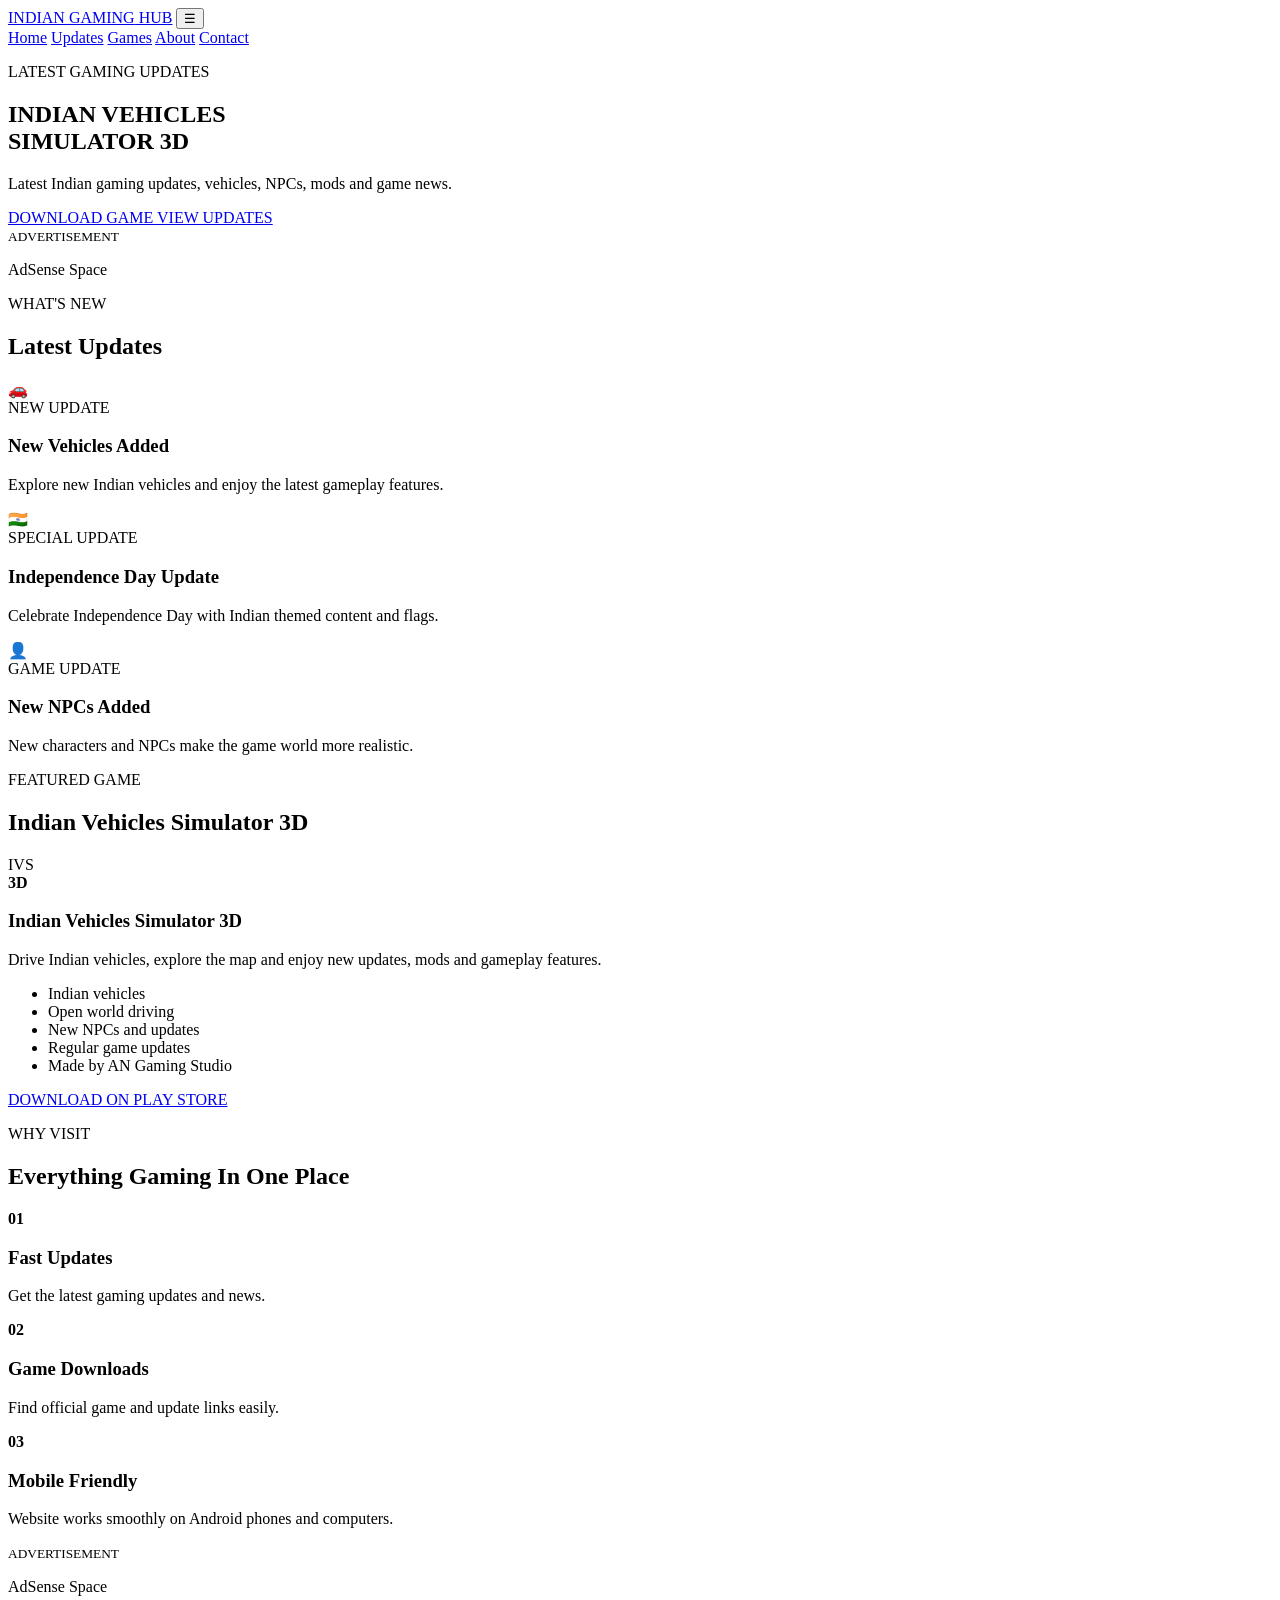
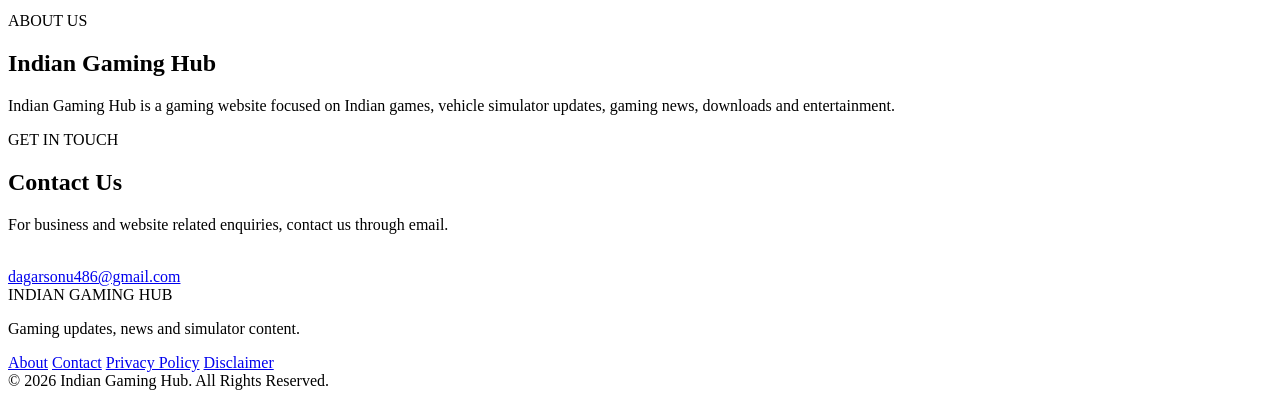
==== index.html @ 4044efb1 "Create index.html" ====
<!DOCTYPE html>
<html lang="en">
<head>
  <meta charset="UTF-8">
  <meta name="viewport" content="width=device-width, initial-scale=1.0">
  <meta name="description" content="Indian Gaming Hub - Indian Vehicles Simulator 3D updates, downloads and gaming news.">
  <title>Indian Gaming Hub | Indian Vehicles Simulator 3D</title>

  <link rel="stylesheet" href="style.css">

  <!-- AdSense code yahan baad mein lagega -->
</head>

<body>

<header class="topbar">
  <div class="container nav">
    <a class="logo" href="#home">INDIAN <span>GAMING</span> HUB</a>

    <button class="menu" onclick="toggleMenu()">☰</button>

    <nav id="navLinks">
      <a href="#home">Home</a>
      <a href="#updates">Updates</a>
      <a href="#games">Games</a>
      <a href="#about">About</a>
      <a href="#contact">Contact</a>
    </nav>
  </div>
</header>

<main>

<section class="hero" id="home">
  <div class="container hero-content">

    <p class="badge">LATEST GAMING UPDATES</p>

    <h1>
      INDIAN VEHICLES<br>
      <span>SIMULATOR 3D</span>
    </h1>

    <p class="hero-text">
      Latest Indian gaming updates, vehicles, NPCs, mods and game news.
    </p>

    <div class="buttons">
      <a class="btn primary"
         href="https://play.google.com/store/apps/details?id=com.ANGamingStudio.IndianVehiclesSimulator3d"
         target="_blank">
         DOWNLOAD GAME
      </a>

      <a class="btn secondary" href="#updates">
        VIEW UPDATES
      </a>
    </div>

  </div>
</section>


<section class="ad-wrap container">
  <div class="ad-box">
    <small>ADVERTISEMENT</small>
    <p>AdSense Space</p>
  </div>
</section>


<section id="updates" class="section">

  <div class="container">

    <p class="eyebrow">WHAT'S NEW</p>

    <h2>Latest Updates</h2>

    <div class="cards">

      <article class="card">
        <div class="card-icon">🚗</div>

        <div>
          <span class="date">NEW UPDATE</span>

          <h3>New Vehicles Added</h3>

          <p>
            Explore new Indian vehicles and enjoy the latest gameplay features.
          </p>
        </div>
      </article>


      <article class="card">
        <div class="card-icon">🇮🇳</div>

        <div>
          <span class="date">SPECIAL UPDATE</span>

          <h3>Independence Day Update</h3>

          <p>
            Celebrate Independence Day with Indian themed content and flags.
          </p>
        </div>
      </article>


      <article class="card">
        <div class="card-icon">👤</div>

        <div>
          <span class="date">GAME UPDATE</span>

          <h3>New NPCs Added</h3>

          <p>
            New characters and NPCs make the game world more realistic.
          </p>
        </div>
      </article>

    </div>

  </div>

</section>


<section id="games" class="section alt">

  <div class="container">

    <p class="eyebrow">FEATURED GAME</p>

    <h2>Indian Vehicles Simulator 3D</h2>

    <div class="game-panel">

      <div class="game-art">
        <div class="speed">
          IVS<br>
          <b>3D</b>
        </div>
      </div>


      <div class="game-info">

        <h3>Indian Vehicles Simulator 3D</h3>

        <p>
          Drive Indian vehicles, explore the map and enjoy new updates,
          mods and gameplay features.
        </p>

        <ul>
          <li>Indian vehicles</li>
          <li>Open world driving</li>
          <li>New NPCs and updates</li>
          <li>Regular game updates</li>
          <li>Made by AN Gaming Studio</li>
        </ul>

        <a class="btn primary"
           href="https://play.google.com/store/apps/details?id=com.ANGamingStudio.IndianVehiclesSimulator3d"
           target="_blank">
           DOWNLOAD ON PLAY STORE
        </a>

      </div>

    </div>

  </div>

</section>


<section class="section">

  <div class="container">

    <p class="eyebrow">WHY VISIT</p>

    <h2>Everything Gaming In One Place</h2>

    <div class="features">

      <div>
        <strong>01</strong>
        <h3>Fast Updates</h3>
        <p>
          Get the latest gaming updates and news.
        </p>
      </div>


      <div>
        <strong>02</strong>
        <h3>Game Downloads</h3>
        <p>
          Find official game and update links easily.
        </p>
      </div>


      <div>
        <strong>03</strong>
        <h3>Mobile Friendly</h3>
        <p>
          Website works smoothly on Android phones and computers.
        </p>
      </div>

    </div>

  </div>

</section>


<section class="ad-wrap container">

  <div class="ad-box large">
    <small>ADVERTISEMENT</small>
    <p>AdSense Space</p>
  </div>

</section>


<section id="about" class="section alt">

  <div class="container narrow">

    <p class="eyebrow">ABOUT US</p>

    <h2>Indian Gaming Hub</h2>

    <p>
      Indian Gaming Hub is a gaming website focused on Indian games,
      vehicle simulator updates, gaming news, downloads and entertainment.
    </p>

  </div>

</section>


<section id="contact" class="section">

  <div class="container narrow">

    <p class="eyebrow">GET IN TOUCH</p>

    <h2>Contact Us</h2>

    <p>
      For business and website related enquiries, contact us through email.
    </p>

    <br>

    <a class="btn secondary"
       href="mailto:dagarsonu486@gmail.com">
       dagarsonu486@gmail.com
    </a>

  </div>

</section>

</main>


<footer>

  <div class="container footer-grid">

    <div>

      <div class="logo">
        INDIAN <span>GAMING</span> HUB
      </div>

      <p>
        Gaming updates, news and simulator content.
      </p>

    </div>


    <div class="footer-links">

      <a href="#about">About</a>

      <a href="#contact">Contact</a>

      <a href="privacy.html">Privacy Policy</a>

      <a href="disclaimer.html">Disclaimer</a>

    </div>

  </div>


  <div class="copyright">
    © 2026 Indian Gaming Hub. All Rights Reserved.
  </div>

</footer>


<script src="script.js"></script>

</body>
</html>
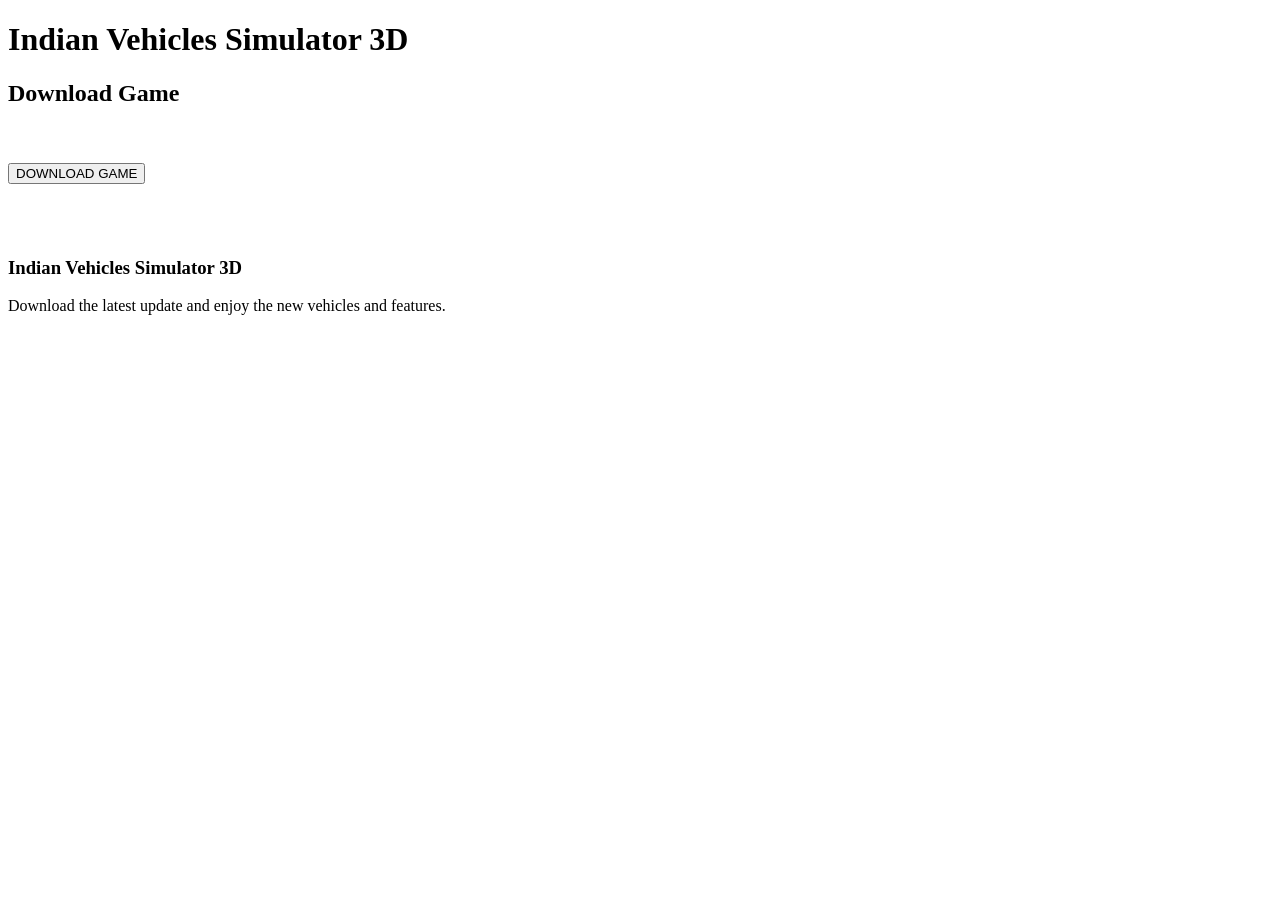
==== commit e160a559: "Update index.html" ====
--- a/index.html
+++ b/index.html
@@ -3,320 +3,57 @@
 <head>
   <meta charset="UTF-8">
   <meta name="viewport" content="width=device-width, initial-scale=1.0">
-  <meta name="description" content="Indian Gaming Hub - Indian Vehicles Simulator 3D updates, downloads and gaming news.">
-  <title>Indian Gaming Hub | Indian Vehicles Simulator 3D</title>
-
-  <link rel="stylesheet" href="style.css">
-
-  <!-- AdSense code yahan baad mein lagega -->
+  <title>Indian Vehicles Simulator 3D</title>
 </head>
 
 <body>
 
-<header class="topbar">
-  <div class="container nav">
-    <a class="logo" href="#home">INDIAN <span>GAMING</span> HUB</a>
+  <h1>Indian Vehicles Simulator 3D</h1>
 
-    <button class="menu" onclick="toggleMenu()">☰</button>
+  <!-- AD 1 -->
+  <script src="https://pl30848229.effectivecpmnetwork.com/3e/cf/83/3ecf8313a81ef9a1af2ae1bd73b9c722.js"></script>
 
-    <nav id="navLinks">
-      <a href="#home">Home</a>
-      <a href="#updates">Updates</a>
-      <a href="#games">Games</a>
-      <a href="#about">About</a>
-      <a href="#contact">Contact</a>
-    </nav>
-  </div>
-</header>
+  <h2>Download Game</h2>
 
-<main>
+  <!-- AD 2 -->
+  <script>
+    atOptions = {
+      'key' : '17360789a78345f44832fa05f285535b',
+      'format' : 'iframe',
+      'height' : 60,
+      'width' : 468,
+      'params' : {}
+    };
+  </script>
+  <script src="https://www.highperformanceformat.com/17360789a78345f44832fa05f285535b/invoke.js"></script>
 
-<section class="hero" id="home">
-  <div class="container hero-content">
+  <br><br>
 
-    <p class="badge">LATEST GAMING UPDATES</p>
+  <a href="https://llinks.it/NewUpdateLink" target="_blank">
+    <button>DOWNLOAD GAME</button>
+  </a>
 
-    <h1>
-      INDIAN VEHICLES<br>
-      <span>SIMULATOR 3D</span>
-    </h1>
+  <br><br>
 
-    <p class="hero-text">
-      Latest Indian gaming updates, vehicles, NPCs, mods and game news.
-    </p>
+  <!-- AD 3 -->
+  <script>
+    atOptions = {
+      'key' : '82b21eaaa155043c3e10d7963cf4290c',
+      'format' : 'iframe',
+      'height' : 300,
+      'width' : 160,
+      'params' : {}
+    };
+  </script>
+  <script src="https://www.highperformanceformat.com/82b21eaaa155043c3e10d7963cf4290c/invoke.js"></script>
 
-    <div class="buttons">
-      <a class="btn primary"
-         href="https://play.google.com/store/apps/details?id=com.ANGamingStudio.IndianVehiclesSimulator3d"
-         target="_blank">
-         DOWNLOAD GAME
-      </a>
+  <br><br>
 
-      <a class="btn secondary" href="#updates">
-        VIEW UPDATES
-      </a>
-    </div>
+  <!-- AD 4 -->
+  <script src="https://pl30848230.effectivecpmnetwork.com/62/6c/e6/626ce6ba88bd4e938e8e0a38337d5fbe.js"></script>
 
-  </div>
-</section>
-
-
-<section class="ad-wrap container">
-  <div class="ad-box">
-    <small>ADVERTISEMENT</small>
-    <p>AdSense Space</p>
-  </div>
-</section>
-
-
-<section id="updates" class="section">
-
-  <div class="container">
-
-    <p class="eyebrow">WHAT'S NEW</p>
-
-    <h2>Latest Updates</h2>
-
-    <div class="cards">
-
-      <article class="card">
-        <div class="card-icon">🚗</div>
-
-        <div>
-          <span class="date">NEW UPDATE</span>
-
-          <h3>New Vehicles Added</h3>
-
-          <p>
-            Explore new Indian vehicles and enjoy the latest gameplay features.
-          </p>
-        </div>
-      </article>
-
-
-      <article class="card">
-        <div class="card-icon">🇮🇳</div>
-
-        <div>
-          <span class="date">SPECIAL UPDATE</span>
-
-          <h3>Independence Day Update</h3>
-
-          <p>
-            Celebrate Independence Day with Indian themed content and flags.
-          </p>
-        </div>
-      </article>
-
-
-      <article class="card">
-        <div class="card-icon">👤</div>
-
-        <div>
-          <span class="date">GAME UPDATE</span>
-
-          <h3>New NPCs Added</h3>
-
-          <p>
-            New characters and NPCs make the game world more realistic.
-          </p>
-        </div>
-      </article>
-
-    </div>
-
-  </div>
-
-</section>
-
-
-<section id="games" class="section alt">
-
-  <div class="container">
-
-    <p class="eyebrow">FEATURED GAME</p>
-
-    <h2>Indian Vehicles Simulator 3D</h2>
-
-    <div class="game-panel">
-
-      <div class="game-art">
-        <div class="speed">
-          IVS<br>
-          <b>3D</b>
-        </div>
-      </div>
-
-
-      <div class="game-info">
-
-        <h3>Indian Vehicles Simulator 3D</h3>
-
-        <p>
-          Drive Indian vehicles, explore the map and enjoy new updates,
-          mods and gameplay features.
-        </p>
-
-        <ul>
-          <li>Indian vehicles</li>
-          <li>Open world driving</li>
-          <li>New NPCs and updates</li>
-          <li>Regular game updates</li>
-          <li>Made by AN Gaming Studio</li>
-        </ul>
-
-        <a class="btn primary"
-           href="https://play.google.com/store/apps/details?id=com.ANGamingStudio.IndianVehiclesSimulator3d"
-           target="_blank">
-           DOWNLOAD ON PLAY STORE
-        </a>
-
-      </div>
-
-    </div>
-
-  </div>
-
-</section>
-
-
-<section class="section">
-
-  <div class="container">
-
-    <p class="eyebrow">WHY VISIT</p>
-
-    <h2>Everything Gaming In One Place</h2>
-
-    <div class="features">
-
-      <div>
-        <strong>01</strong>
-        <h3>Fast Updates</h3>
-        <p>
-          Get the latest gaming updates and news.
-        </p>
-      </div>
-
-
-      <div>
-        <strong>02</strong>
-        <h3>Game Downloads</h3>
-        <p>
-          Find official game and update links easily.
-        </p>
-      </div>
-
-
-      <div>
-        <strong>03</strong>
-        <h3>Mobile Friendly</h3>
-        <p>
-          Website works smoothly on Android phones and computers.
-        </p>
-      </div>
-
-    </div>
-
-  </div>
-
-</section>
-
-
-<section class="ad-wrap container">
-
-  <div class="ad-box large">
-    <small>ADVERTISEMENT</small>
-    <p>AdSense Space</p>
-  </div>
-
-</section>
-
-
-<section id="about" class="section alt">
-
-  <div class="container narrow">
-
-    <p class="eyebrow">ABOUT US</p>
-
-    <h2>Indian Gaming Hub</h2>
-
-    <p>
-      Indian Gaming Hub is a gaming website focused on Indian games,
-      vehicle simulator updates, gaming news, downloads and entertainment.
-    </p>
-
-  </div>
-
-</section>
-
-
-<section id="contact" class="section">
-
-  <div class="container narrow">
-
-    <p class="eyebrow">GET IN TOUCH</p>
-
-    <h2>Contact Us</h2>
-
-    <p>
-      For business and website related enquiries, contact us through email.
-    </p>
-
-    <br>
-
-    <a class="btn secondary"
-       href="mailto:dagarsonu486@gmail.com">
-       dagarsonu486@gmail.com
-    </a>
-
-  </div>
-
-</section>
-
-</main>
-
-
-<footer>
-
-  <div class="container footer-grid">
-
-    <div>
-
-      <div class="logo">
-        INDIAN <span>GAMING</span> HUB
-      </div>
-
-      <p>
-        Gaming updates, news and simulator content.
-      </p>
-
-    </div>
-
-
-    <div class="footer-links">
-
-      <a href="#about">About</a>
-
-      <a href="#contact">Contact</a>
-
-      <a href="privacy.html">Privacy Policy</a>
-
-      <a href="disclaimer.html">Disclaimer</a>
-
-    </div>
-
-  </div>
-
-
-  <div class="copyright">
-    © 2026 Indian Gaming Hub. All Rights Reserved.
-  </div>
-
-</footer>
-
-
-<script src="script.js"></script>
+  <h3>Indian Vehicles Simulator 3D</h3>
+  <p>Download the latest update and enjoy the new vehicles and features.</p>
 
 </body>
 </html>
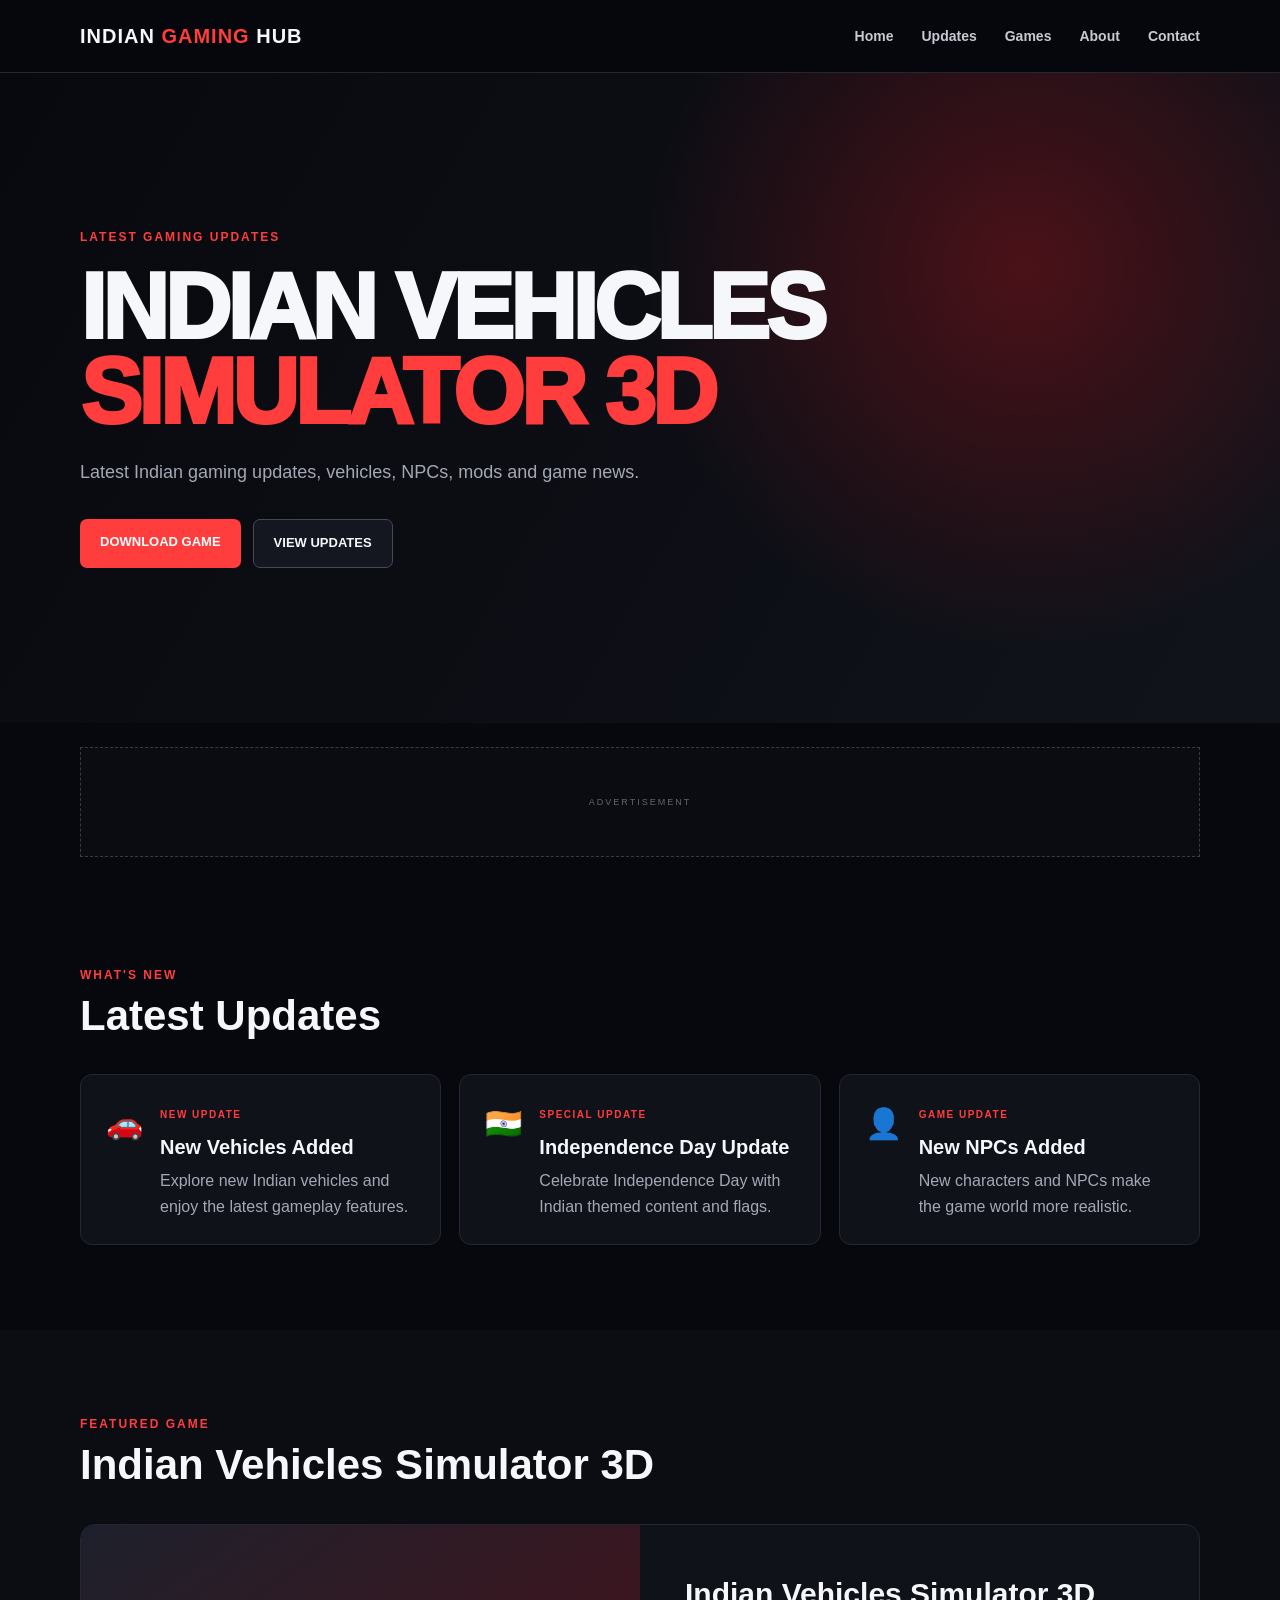
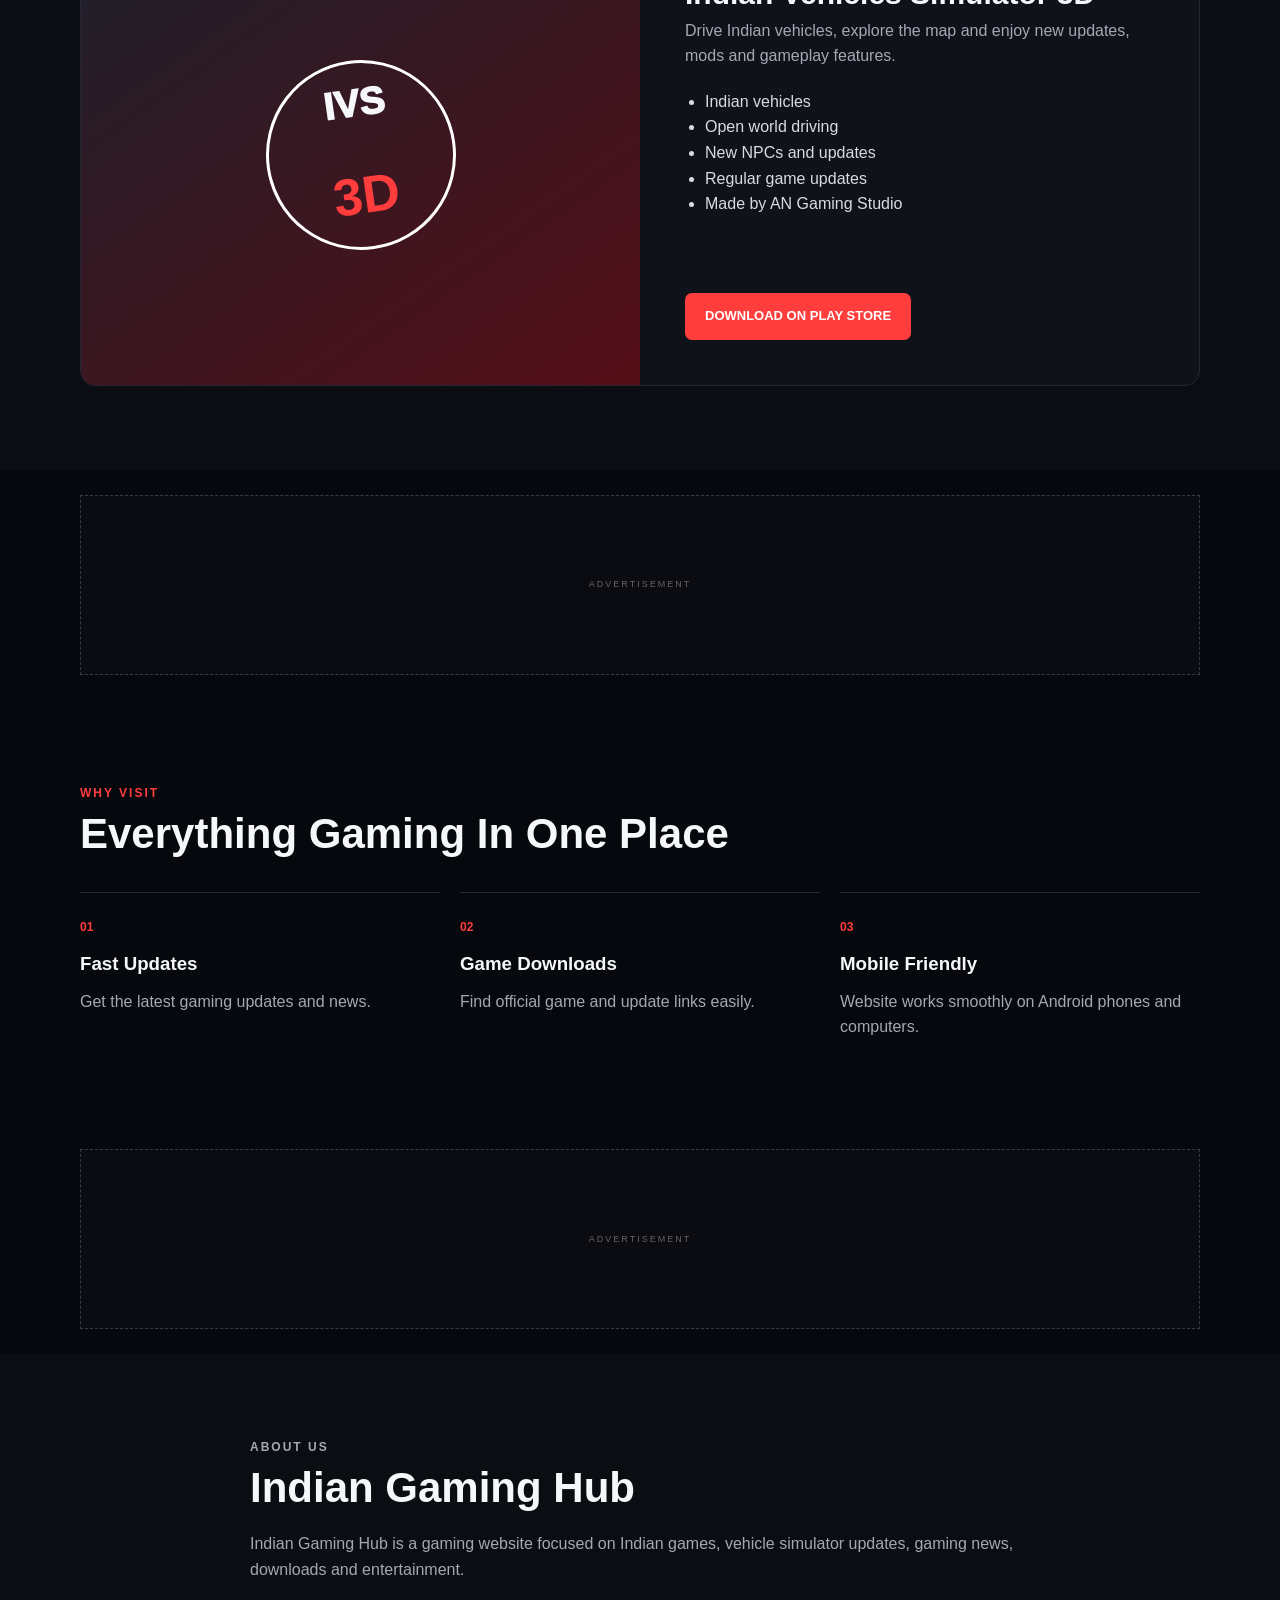
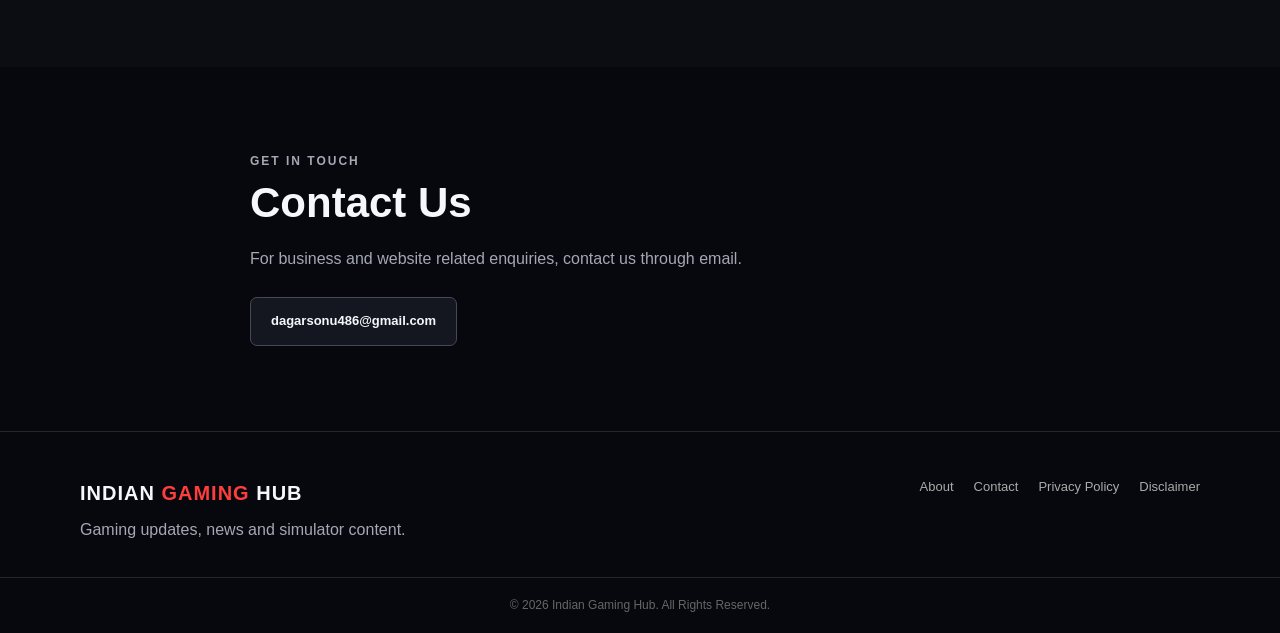
==== commit b6612d84: "Update index.html" ====
--- a/index.html
+++ b/index.html
@@ -3,57 +3,361 @@
 <head>
   <meta charset="UTF-8">
   <meta name="viewport" content="width=device-width, initial-scale=1.0">
-  <title>Indian Vehicles Simulator 3D</title>
+  <meta name="description" content="Indian Gaming Hub - Indian Vehicles Simulator 3D updates, downloads and gaming news.">
+  <title>Indian Gaming Hub | Indian Vehicles Simulator 3D</title>
+
+  <link rel="stylesheet" href="style.css">
 </head>
 
 <body>
 
-  <h1>Indian Vehicles Simulator 3D</h1>
-
-  <!-- AD 1 -->
-  <script src="https://pl30848229.effectivecpmnetwork.com/3e/cf/83/3ecf8313a81ef9a1af2ae1bd73b9c722.js"></script>
-
-  <h2>Download Game</h2>
-
-  <!-- AD 2 -->
-  <script>
-    atOptions = {
-      'key' : '17360789a78345f44832fa05f285535b',
-      'format' : 'iframe',
-      'height' : 60,
-      'width' : 468,
-      'params' : {}
-    };
-  </script>
-  <script src="https://www.highperformanceformat.com/17360789a78345f44832fa05f285535b/invoke.js"></script>
-
-  <br><br>
-
-  <a href="https://llinks.it/NewUpdateLink" target="_blank">
-    <button>DOWNLOAD GAME</button>
-  </a>
-
-  <br><br>
-
-  <!-- AD 3 -->
-  <script>
-    atOptions = {
-      'key' : '82b21eaaa155043c3e10d7963cf4290c',
-      'format' : 'iframe',
-      'height' : 300,
-      'width' : 160,
-      'params' : {}
-    };
-  </script>
-  <script src="https://www.highperformanceformat.com/82b21eaaa155043c3e10d7963cf4290c/invoke.js"></script>
-
-  <br><br>
-
-  <!-- AD 4 -->
-  <script src="https://pl30848230.effectivecpmnetwork.com/62/6c/e6/626ce6ba88bd4e938e8e0a38337d5fbe.js"></script>
-
-  <h3>Indian Vehicles Simulator 3D</h3>
-  <p>Download the latest update and enjoy the new vehicles and features.</p>
+<header class="topbar">
+  <div class="container nav">
+    <a class="logo" href="#home">INDIAN <span>GAMING</span> HUB</a>
+
+    <button class="menu" onclick="toggleMenu()">☰</button>
+
+    <nav id="navLinks">
+      <a href="#home">Home</a>
+      <a href="#updates">Updates</a>
+      <a href="#games">Games</a>
+      <a href="#about">About</a>
+      <a href="#contact">Contact</a>
+    </nav>
+  </div>
+</header>
+
+<main>
+
+<section class="hero" id="home">
+  <div class="container hero-content">
+
+    <p class="badge">LATEST GAMING UPDATES</p>
+
+    <h1>
+      INDIAN VEHICLES<br>
+      <span>SIMULATOR 3D</span>
+    </h1>
+
+    <p class="hero-text">
+      Latest Indian gaming updates, vehicles, NPCs, mods and game news.
+    </p>
+
+    <div class="buttons">
+      <a class="btn primary"
+         href="https://play.google.com/store/apps/details?id=com.ANGamingStudio.IndianVehiclesSimulator3d"
+         target="_blank">
+         DOWNLOAD GAME
+      </a>
+
+      <a class="btn secondary" href="#updates">
+        VIEW UPDATES
+      </a>
+    </div>
+
+  </div>
+</section>
+
+
+<!-- AD 1 -->
+<section class="ad-wrap container">
+  <div class="ad-box">
+    <small>ADVERTISEMENT</small>
+
+    <script src="https://pl30848229.effectivecpmnetwork.com/3e/cf/83/3ecf8313a81ef9a1af2ae1bd73b9c722.js"></script>
+
+  </div>
+</section>
+
+
+<section id="updates" class="section">
+
+  <div class="container">
+
+    <p class="eyebrow">WHAT'S NEW</p>
+
+    <h2>Latest Updates</h2>
+
+    <div class="cards">
+
+      <article class="card">
+        <div class="card-icon">🚗</div>
+
+        <div>
+          <span class="date">NEW UPDATE</span>
+
+          <h3>New Vehicles Added</h3>
+
+          <p>
+            Explore new Indian vehicles and enjoy the latest gameplay features.
+          </p>
+        </div>
+      </article>
+
+
+      <article class="card">
+        <div class="card-icon">🇮🇳</div>
+
+        <div>
+          <span class="date">SPECIAL UPDATE</span>
+
+          <h3>Independence Day Update</h3>
+
+          <p>
+            Celebrate Independence Day with Indian themed content and flags.
+          </p>
+        </div>
+      </article>
+
+
+      <article class="card">
+        <div class="card-icon">👤</div>
+
+        <div>
+          <span class="date">GAME UPDATE</span>
+
+          <h3>New NPCs Added</h3>
+
+          <p>
+            New characters and NPCs make the game world more realistic.
+          </p>
+        </div>
+      </article>
+
+    </div>
+
+  </div>
+
+</section>
+
+
+<section id="games" class="section alt">
+
+  <div class="container">
+
+    <p class="eyebrow">FEATURED GAME</p>
+
+    <h2>Indian Vehicles Simulator 3D</h2>
+
+    <div class="game-panel">
+
+      <div class="game-art">
+        <div class="speed">
+          IVS<br>
+          <b>3D</b>
+        </div>
+      </div>
+
+
+      <div class="game-info">
+
+        <h3>Indian Vehicles Simulator 3D</h3>
+
+        <p>
+          Drive Indian vehicles, explore the map and enjoy new updates,
+          mods and gameplay features.
+        </p>
+
+        <ul>
+          <li>Indian vehicles</li>
+          <li>Open world driving</li>
+          <li>New NPCs and updates</li>
+          <li>Regular game updates</li>
+          <li>Made by AN Gaming Studio</li>
+        </ul>
+
+        <!-- AD 2 -->
+        <script>
+          atOptions = {
+            'key' : '17360789a78345f44832fa05f285535b',
+            'format' : 'iframe',
+            'height' : 60,
+            'width' : 468,
+            'params' : {}
+          };
+        </script>
+
+        <script src="https://www.highperformanceformat.com/17360789a78345f44832fa05f285535b/invoke.js"></script>
+
+        <br><br>
+
+        <a class="btn primary"
+           href="https://play.google.com/store/apps/details?id=com.ANGamingStudio.IndianVehiclesSimulator3d"
+           target="_blank">
+           DOWNLOAD ON PLAY STORE
+        </a>
+
+      </div>
+
+    </div>
+
+  </div>
+
+</section>
+
+
+<!-- AD 3 -->
+<section class="ad-wrap container">
+
+  <div class="ad-box large">
+
+    <small>ADVERTISEMENT</small>
+
+    <script>
+      atOptions = {
+        'key' : '82b21eaaa155043c3e10d7963cf4290c',
+        'format' : 'iframe',
+        'height' : 300,
+        'width' : 160,
+        'params' : {}
+      };
+    </script>
+
+    <script src="https://www.highperformanceformat.com/82b21eaaa155043c3e10d7963cf4290c/invoke.js"></script>
+
+  </div>
+
+</section>
+
+
+<section class="section">
+
+  <div class="container">
+
+    <p class="eyebrow">WHY VISIT</p>
+
+    <h2>Everything Gaming In One Place</h2>
+
+    <div class="features">
+
+      <div>
+        <strong>01</strong>
+        <h3>Fast Updates</h3>
+        <p>
+          Get the latest gaming updates and news.
+        </p>
+      </div>
+
+
+      <div>
+        <strong>02</strong>
+        <h3>Game Downloads</h3>
+        <p>
+          Find official game and update links easily.
+        </p>
+      </div>
+
+
+      <div>
+        <strong>03</strong>
+        <h3>Mobile Friendly</h3>
+        <p>
+          Website works smoothly on Android phones and computers.
+        </p>
+      </div>
+
+    </div>
+
+  </div>
+
+</section>
+
+
+<!-- AD 4 -->
+<section class="ad-wrap container">
+
+  <div class="ad-box large">
+
+    <small>ADVERTISEMENT</small>
+
+    <script src="https://pl30848230.effectivecpmnetwork.com/62/6c/e6/626ce6ba88bd4e938e8e0a38337d5fbe.js"></script>
+
+  </div>
+
+</section>
+
+
+<section id="about" class="section alt">
+
+  <div class="container narrow">
+
+    <p class="eyebrow">ABOUT US</p>
+
+    <h2>Indian Gaming Hub</h2>
+
+    <p>
+      Indian Gaming Hub is a gaming website focused on Indian games,
+      vehicle simulator updates, gaming news, downloads and entertainment.
+    </p>
+
+  </div>
+
+</section>
+
+
+<section id="contact" class="section">
+
+  <div class="container narrow">
+
+    <p class="eyebrow">GET IN TOUCH</p>
+
+    <h2>Contact Us</h2>
+
+    <p>
+      For business and website related enquiries, contact us through email.
+    </p>
+
+    <br>
+
+    <a class="btn secondary"
+       href="mailto:dagarsonu486@gmail.com">
+       dagarsonu486@gmail.com
+    </a>
+
+  </div>
+
+</section>
+
+</main>
+
+
+<footer>
+
+  <div class="container footer-grid">
+
+    <div>
+
+      <div class="logo">
+        INDIAN <span>GAMING</span> HUB
+      </div>
+
+      <p>
+        Gaming updates, news and simulator content.
+      </p>
+
+    </div>
+
+
+    <div class="footer-links">
+
+      <a href="#about">About</a>
+      <a href="#contact">Contact</a>
+      <a href="privacy.html">Privacy Policy</a>
+      <a href="disclaimer.html">Disclaimer</a>
+
+    </div>
+
+  </div>
+
+
+  <div class="copyright">
+    © 2026 Indian Gaming Hub. All Rights Reserved.
+  </div>
+
+</footer>
+
+
+<script src="script.js"></script>
 
 </body>
 </html>
--- a/style.css
+++ b/style.css
@@ -0,0 +1,418 @@
+* {
+  box-sizing: border-box;
+  margin: 0;
+  padding: 0;
+}
+
+:root {
+  --bg: #07080d;
+  --panel: #10121a;
+  --text: #f5f7fb;
+  --muted: #a4a8b5;
+  --accent: #ff3d3d;
+  --line: #242733;
+}
+
+html {
+  scroll-behavior: smooth;
+}
+
+body {
+  font-family: Arial, Helvetica, sans-serif;
+  background: var(--bg);
+  color: var(--text);
+  line-height: 1.6;
+}
+
+a {
+  text-decoration: none;
+  color: inherit;
+}
+
+.container {
+  width: min(1120px, 92%);
+  margin: auto;
+}
+
+/* NAVBAR */
+
+.topbar {
+  position: sticky;
+  top: 0;
+  z-index: 10;
+  background: rgba(7, 8, 13, 0.95);
+  border-bottom: 1px solid var(--line);
+}
+
+.nav {
+  height: 72px;
+  display: flex;
+  align-items: center;
+  justify-content: space-between;
+}
+
+.logo {
+  font-weight: 900;
+  letter-spacing: 1px;
+  font-size: 20px;
+}
+
+.logo span {
+  color: var(--accent);
+}
+
+nav {
+  display: flex;
+  gap: 28px;
+}
+
+nav a {
+  color: #c8cad3;
+  font-weight: 700;
+  font-size: 14px;
+}
+
+nav a:hover {
+  color: white;
+}
+
+.menu {
+  display: none;
+  background: none;
+  border: 0;
+  color: white;
+  font-size: 27px;
+}
+
+/* HERO */
+
+.hero {
+  min-height: 650px;
+  display: flex;
+  align-items: center;
+  background:
+    radial-gradient(circle at 80% 30%, #4b1118 0, transparent 34%),
+    linear-gradient(120deg, #08090e, #11131b);
+}
+
+.hero-content {
+  padding: 90px 0;
+}
+
+.badge,
+.eyebrow {
+  color: var(--accent);
+  font-size: 12px;
+  font-weight: 900;
+  letter-spacing: 2px;
+}
+
+h1 {
+  font-size: clamp(48px, 8vw, 92px);
+  line-height: 0.92;
+  margin: 18px 0 24px;
+  font-weight: 1000;
+  letter-spacing: -4px;
+}
+
+h1 span {
+  color: var(--accent);
+}
+
+.hero-text {
+  max-width: 600px;
+  color: var(--muted);
+  font-size: 18px;
+}
+
+/* BUTTONS */
+
+.buttons {
+  display: flex;
+  gap: 12px;
+  margin-top: 32px;
+  flex-wrap: wrap;
+}
+
+.btn {
+  display: inline-block;
+  padding: 13px 20px;
+  border-radius: 7px;
+  font-weight: 900;
+  font-size: 13px;
+}
+
+.primary {
+  background: var(--accent);
+  color: white;
+}
+
+.secondary {
+  border: 1px solid #454957;
+  background: #151720;
+}
+
+/* SECTIONS */
+
+.section {
+  padding: 85px 0;
+}
+
+.alt {
+  background: #0b0d13;
+}
+
+.section h2 {
+  font-size: 42px;
+  line-height: 1.1;
+  margin: 8px 0 35px;
+}
+
+/* CARDS */
+
+.cards {
+  display: grid;
+  grid-template-columns: repeat(3, 1fr);
+  gap: 18px;
+}
+
+.card {
+  background: var(--panel);
+  border: 1px solid var(--line);
+  padding: 25px;
+  border-radius: 12px;
+  display: flex;
+  gap: 17px;
+}
+
+.card-icon {
+  font-size: 30px;
+}
+
+.date {
+  font-size: 10px;
+  color: var(--accent);
+  font-weight: 900;
+  letter-spacing: 1.5px;
+}
+
+.card h3 {
+  margin: 5px 0;
+  font-size: 20px;
+}
+
+.card p,
+.features p,
+.narrow p,
+.game-info p {
+  color: var(--muted);
+}
+
+/* ADS */
+
+.ad-wrap {
+  padding: 24px 0;
+}
+
+.ad-box {
+  height: 110px;
+  border: 1px dashed #383b47;
+  background: #0b0c11;
+  display: flex;
+  flex-direction: column;
+  align-items: center;
+  justify-content: center;
+  color: #666;
+}
+
+.ad-box small {
+  font-size: 9px;
+  letter-spacing: 2px;
+}
+
+.ad-box.large {
+  height: 180px;
+}
+
+/* GAME */
+
+.game-panel {
+  display: grid;
+  grid-template-columns: 1fr 1fr;
+  background: var(--panel);
+  border: 1px solid var(--line);
+  border-radius: 15px;
+  overflow: hidden;
+}
+
+.game-art {
+  min-height: 390px;
+  background: linear-gradient(145deg, #1d202b, #550e17);
+  display: flex;
+  align-items: center;
+  justify-content: center;
+}
+
+.speed {
+  width: 190px;
+  height: 190px;
+  border: 3px solid white;
+  border-radius: 50%;
+  display: grid;
+  place-items: center;
+  text-align: center;
+  font-size: 38px;
+  font-weight: 1000;
+  transform: rotate(-8deg);
+}
+
+.speed b {
+  color: var(--accent);
+  font-size: 52px;
+}
+
+.game-info {
+  padding: 45px;
+}
+
+.game-info h3 {
+  font-size: 30px;
+}
+
+.game-info ul {
+  margin: 20px 0 25px;
+  padding-left: 20px;
+  color: #d9dbe2;
+}
+
+/* FEATURES */
+
+.features {
+  display: grid;
+  grid-template-columns: repeat(3, 1fr);
+  gap: 20px;
+}
+
+.features > div {
+  border-top: 1px solid var(--line);
+  padding-top: 20px;
+}
+
+.features strong {
+  color: var(--accent);
+  font-size: 12px;
+}
+
+.features h3 {
+  margin: 10px 0;
+}
+
+/* ABOUT */
+
+.narrow {
+  max-width: 780px;
+}
+
+.narrow h2 {
+  margin-bottom: 20px;
+}
+
+/* FOOTER */
+
+footer {
+  border-top: 1px solid var(--line);
+  padding-top: 45px;
+}
+
+.footer-grid {
+  display: flex;
+  justify-content: space-between;
+  gap: 30px;
+  padding-bottom: 35px;
+}
+
+.footer-grid p {
+  color: var(--muted);
+  margin-top: 8px;
+}
+
+.footer-links {
+  display: flex;
+  gap: 20px;
+  flex-wrap: wrap;
+  color: #aaa;
+  font-size: 13px;
+}
+
+.copyright {
+  text-align: center;
+  border-top: 1px solid var(--line);
+  padding: 18px;
+  color: #666;
+  font-size: 12px;
+}
+
+/* MOBILE */
+
+@media (max-width: 760px) {
+
+  nav {
+    display: none;
+    position: absolute;
+    top: 72px;
+    left: 0;
+    right: 0;
+    background: #0a0b10;
+    padding: 20px;
+    flex-direction: column;
+    gap: 18px;
+    border-bottom: 1px solid var(--line);
+  }
+
+  nav.open {
+    display: flex;
+  }
+
+  .menu {
+    display: block;
+  }
+
+  .hero {
+    min-height: 580px;
+  }
+
+  .hero-content {
+    padding: 60px 0;
+  }
+
+  h1 {
+    font-size: 54px;
+    letter-spacing: -2px;
+  }
+
+  .cards,
+  .features,
+  .game-panel {
+    grid-template-columns: 1fr;
+  }
+
+  .game-art {
+    min-height: 280px;
+  }
+
+  .game-info {
+    padding: 30px;
+  }
+
+  .section {
+    padding: 60px 0;
+  }
+
+  .section h2 {
+    font-size: 34px;
+  }
+
+  .footer-grid {
+    flex-direction: column;
+  }
+}
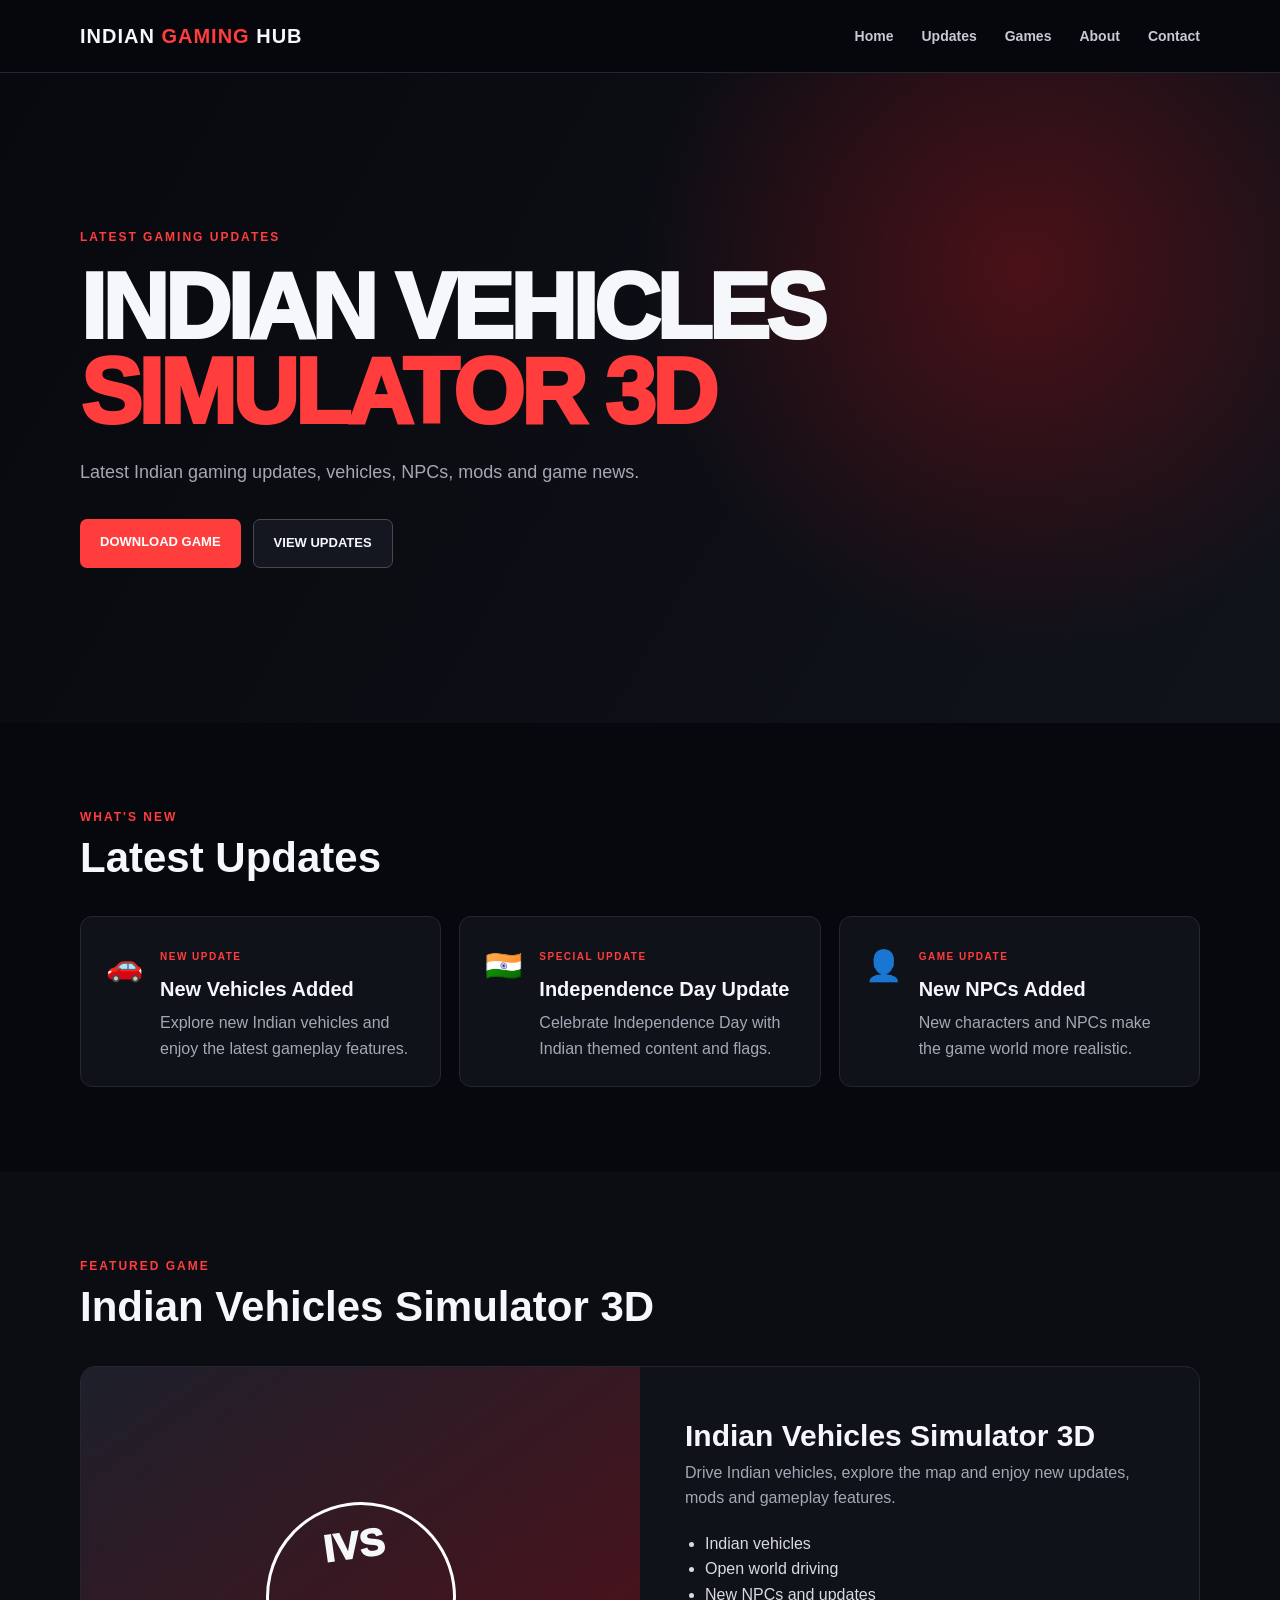
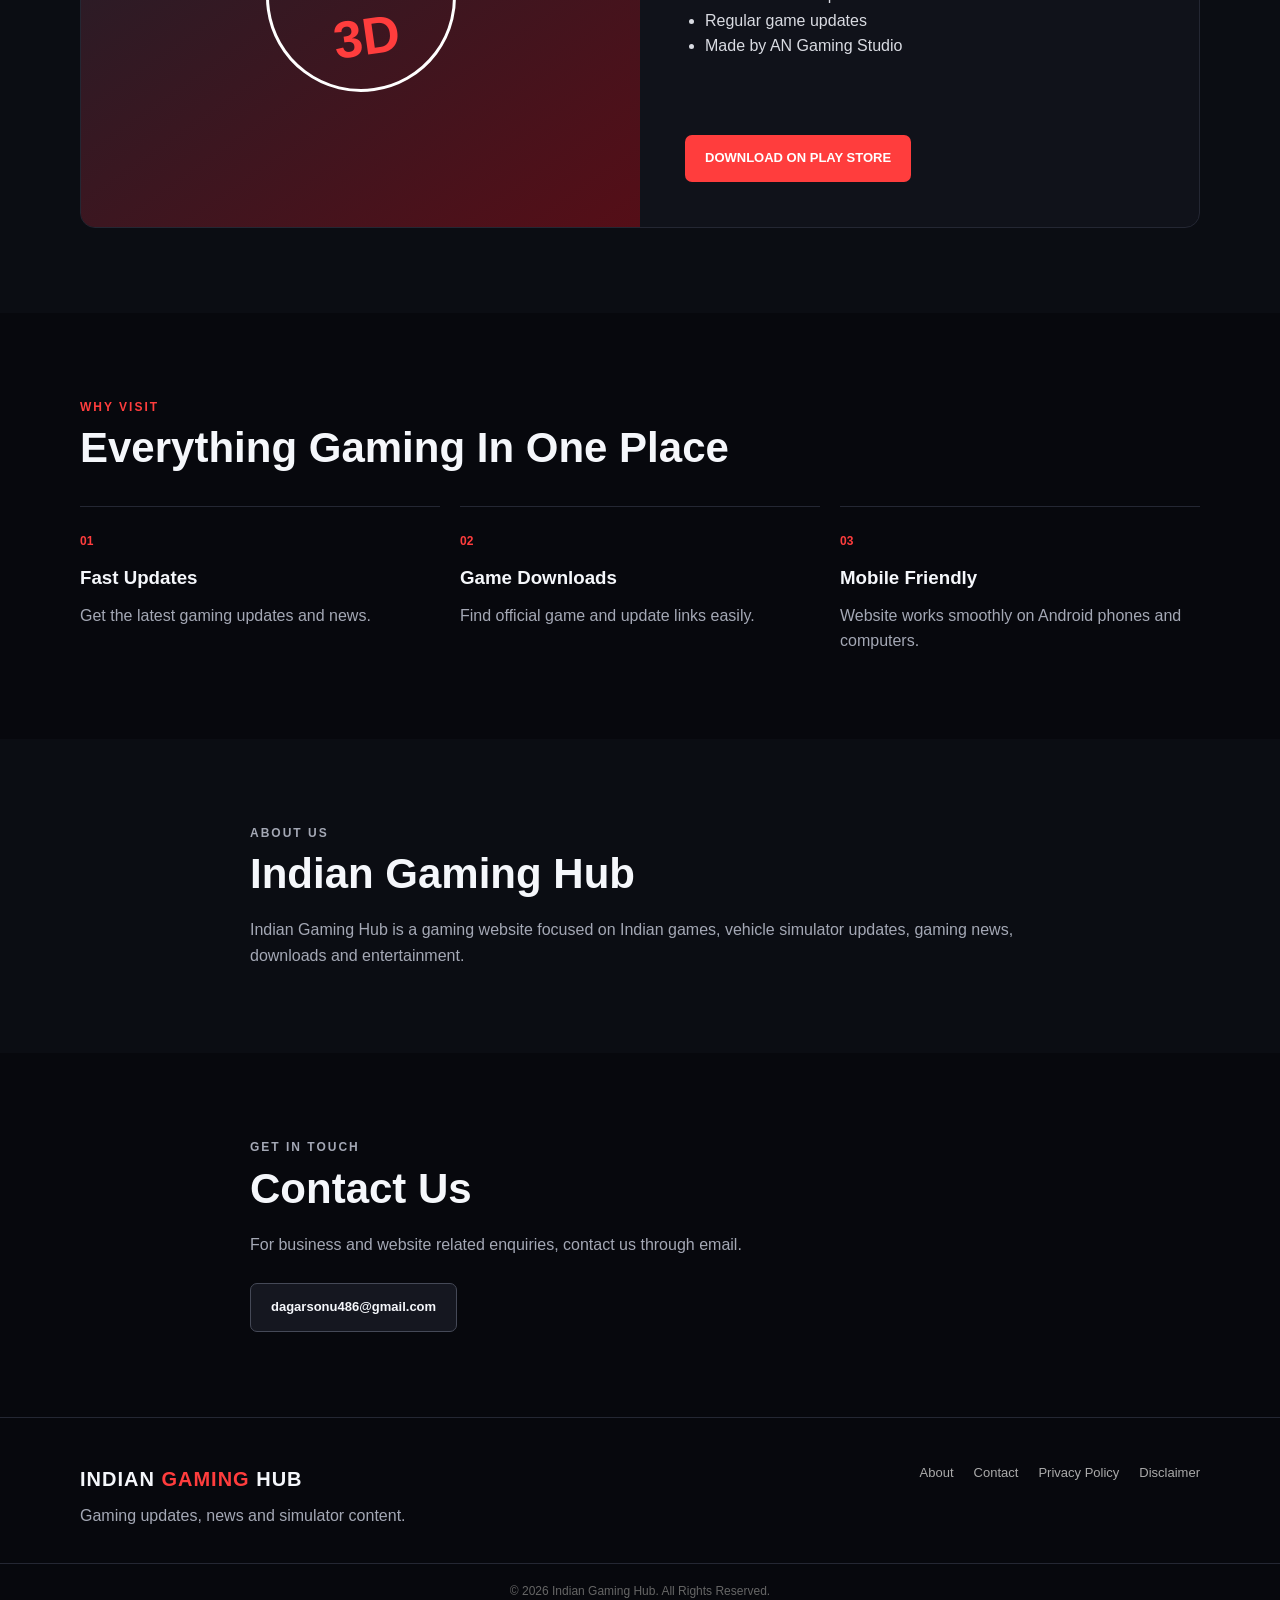
==== commit 20677cd0: "Update index.html" ====
--- a/index.html
+++ b/index.html
@@ -4,6 +4,7 @@
   <meta charset="UTF-8">
   <meta name="viewport" content="width=device-width, initial-scale=1.0">
   <meta name="description" content="Indian Gaming Hub - Indian Vehicles Simulator 3D updates, downloads and gaming news.">
+  <meta name="monetag" content="0d6646af19e72bb5f781ba5464eeb357">
   <title>Indian Gaming Hub | Indian Vehicles Simulator 3D</title>
 
   <link rel="stylesheet" href="style.css">
@@ -59,17 +60,6 @@
 </section>
 
 
-<!-- AD 1 -->
-<section class="ad-wrap container">
-  <div class="ad-box">
-    <small>ADVERTISEMENT</small>
-
-    <script src="https://pl30848229.effectivecpmnetwork.com/3e/cf/83/3ecf8313a81ef9a1af2ae1bd73b9c722.js"></script>
-
-  </div>
-</section>
-
-
 <section id="updates" class="section">
 
   <div class="container">
@@ -166,19 +156,6 @@
           <li>Made by AN Gaming Studio</li>
         </ul>
 
-        <!-- AD 2 -->
-        <script>
-          atOptions = {
-            'key' : '17360789a78345f44832fa05f285535b',
-            'format' : 'iframe',
-            'height' : 60,
-            'width' : 468,
-            'params' : {}
-          };
-        </script>
-
-        <script src="https://www.highperformanceformat.com/17360789a78345f44832fa05f285535b/invoke.js"></script>
-
         <br><br>
 
         <a class="btn primary"
@@ -190,30 +167,6 @@
       </div>
 
     </div>
-
-  </div>
-
-</section>
-
-
-<!-- AD 3 -->
-<section class="ad-wrap container">
-
-  <div class="ad-box large">
-
-    <small>ADVERTISEMENT</small>
-
-    <script>
-      atOptions = {
-        'key' : '82b21eaaa155043c3e10d7963cf4290c',
-        'format' : 'iframe',
-        'height' : 300,
-        'width' : 160,
-        'params' : {}
-      };
-    </script>
-
-    <script src="https://www.highperformanceformat.com/82b21eaaa155043c3e10d7963cf4290c/invoke.js"></script>
 
   </div>
 
@@ -263,20 +216,6 @@
 </section>
 
 
-<!-- AD 4 -->
-<section class="ad-wrap container">
-
-  <div class="ad-box large">
-
-    <small>ADVERTISEMENT</small>
-
-    <script src="https://pl30848230.effectivecpmnetwork.com/62/6c/e6/626ce6ba88bd4e938e8e0a38337d5fbe.js"></script>
-
-  </div>
-
-</section>
-
-
 <section id="about" class="section alt">
 
   <div class="container narrow">
